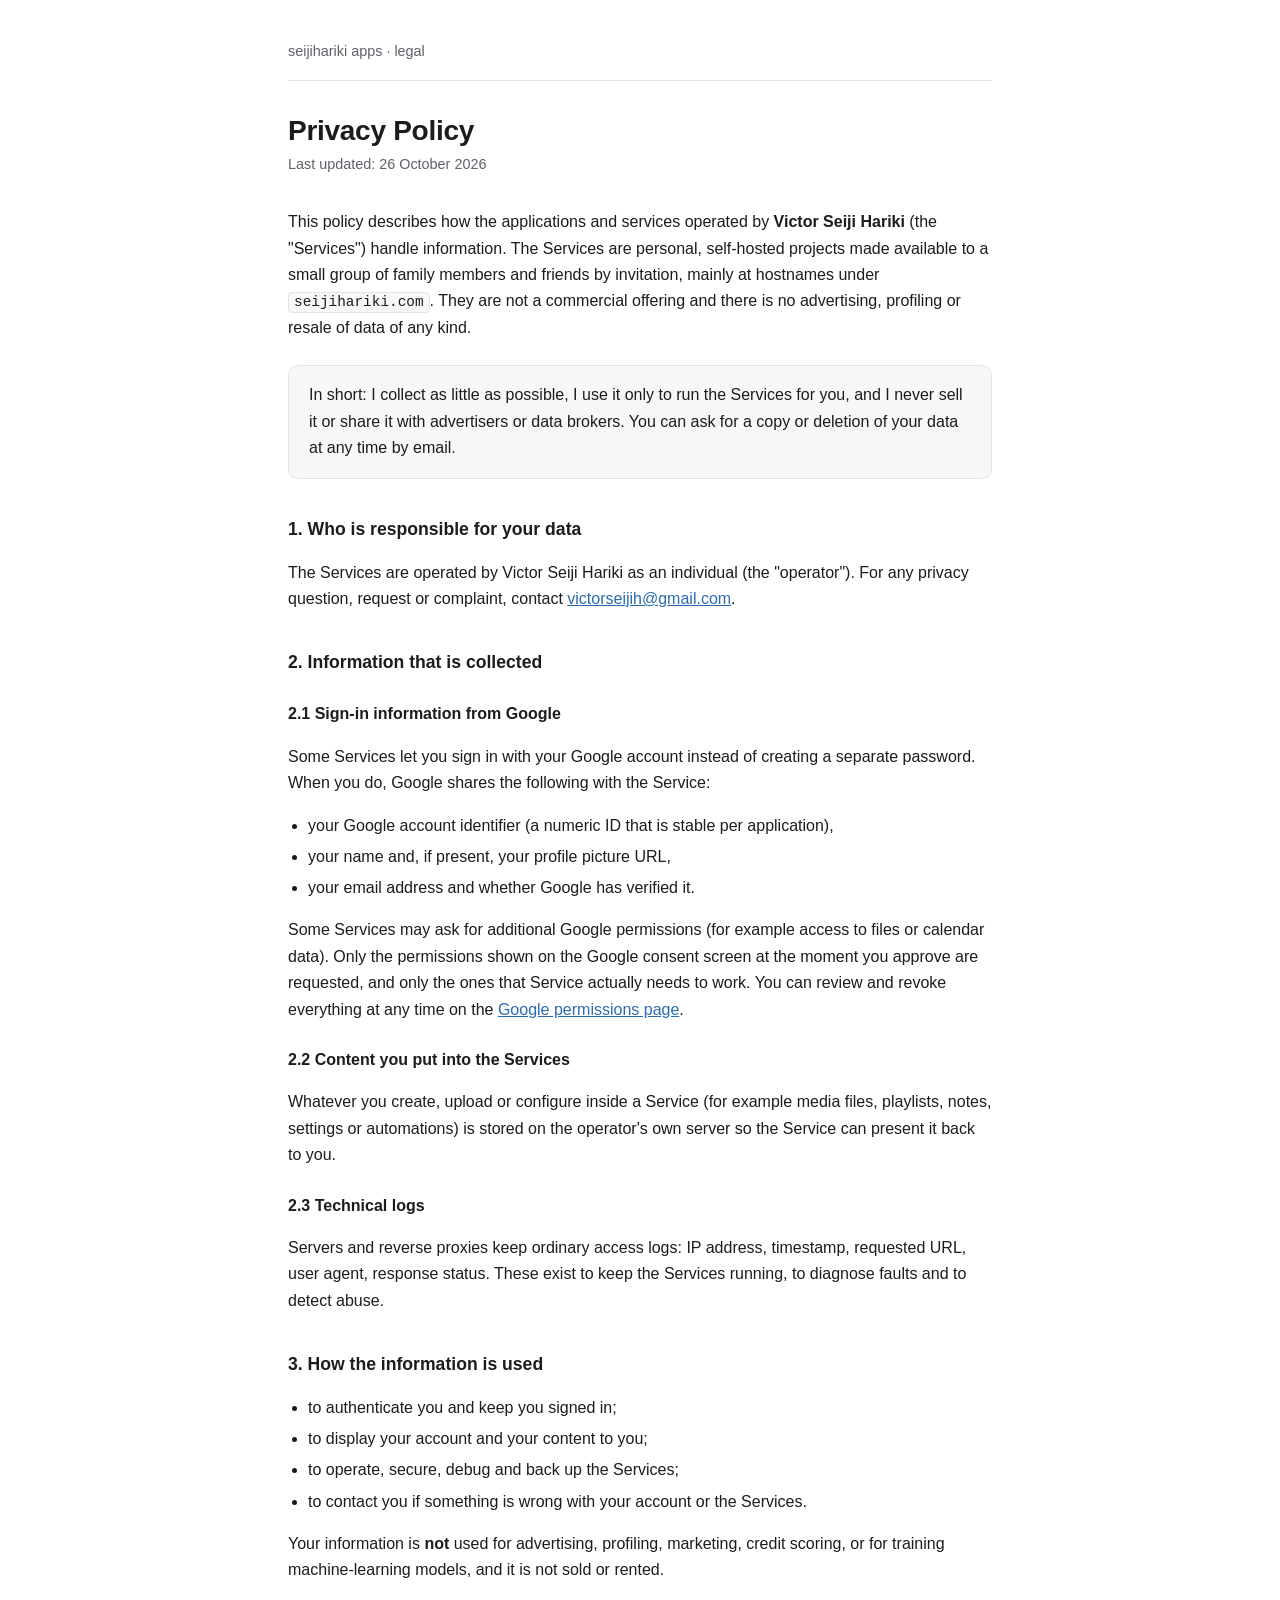
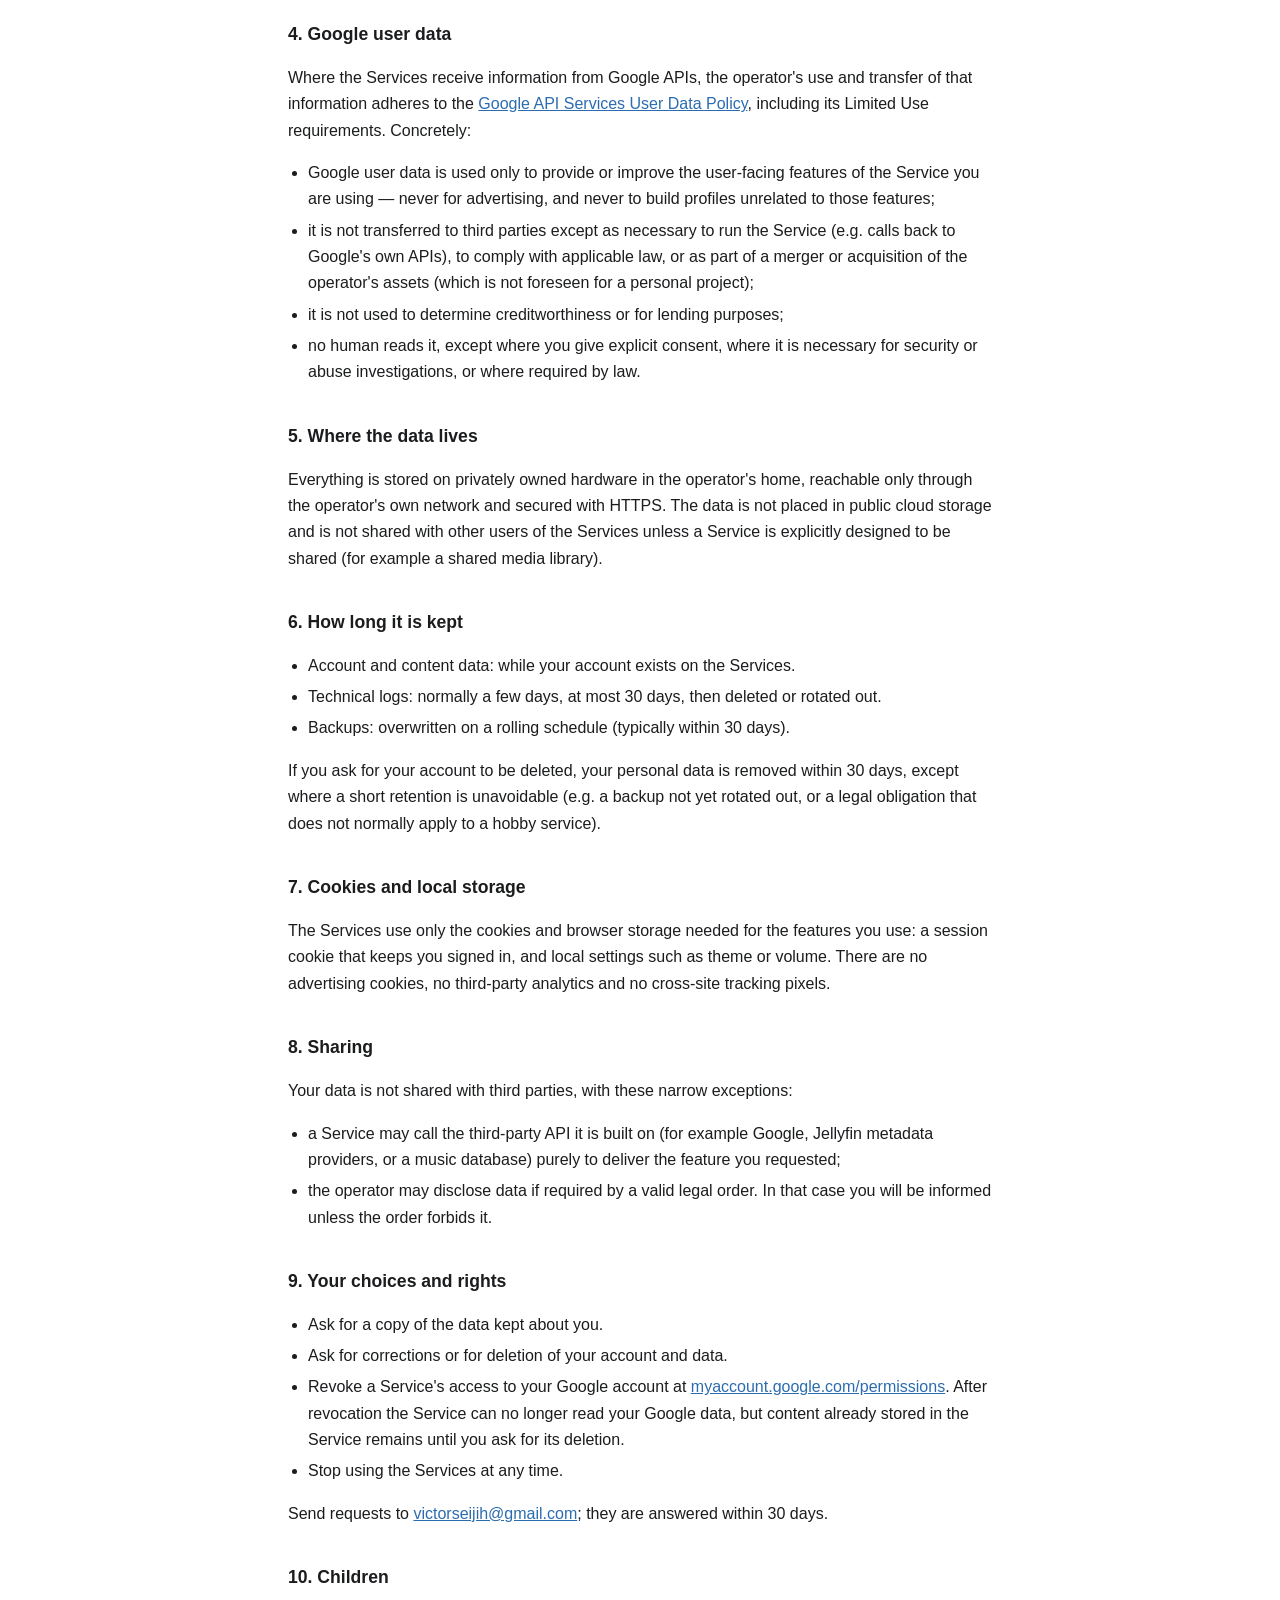
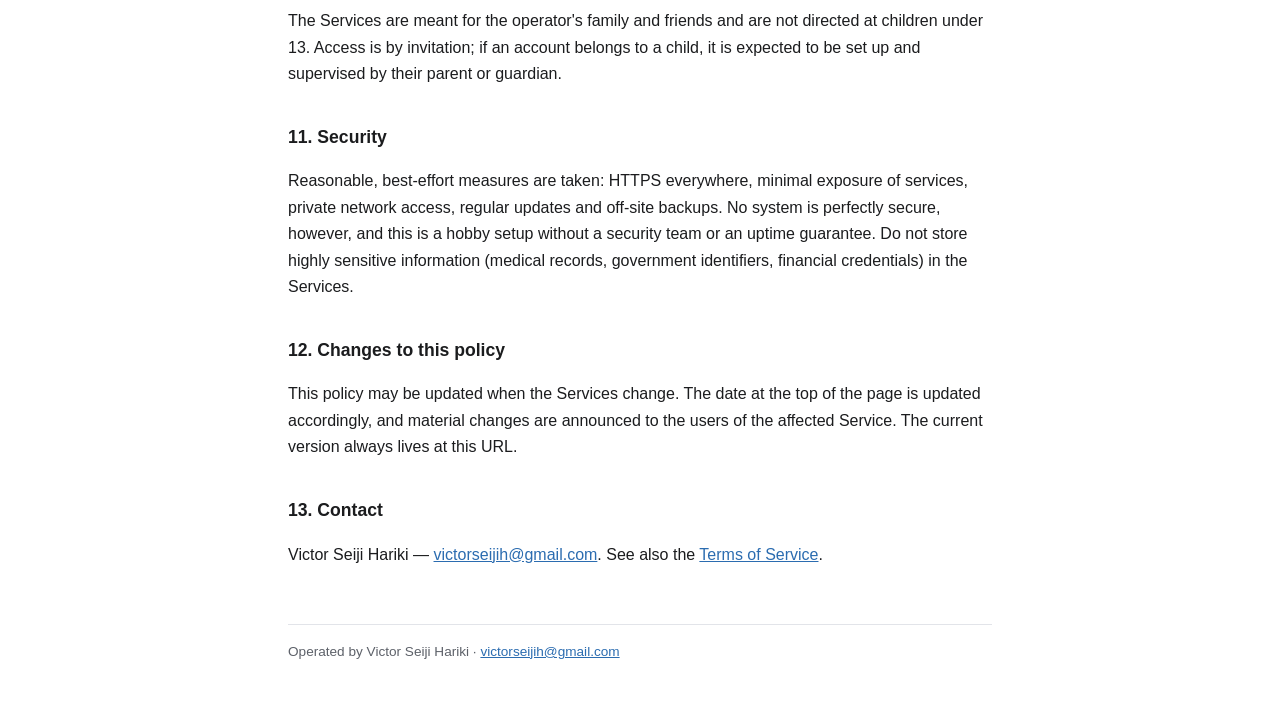
==== privacy.html @ 3bba5e65 "Add privacy policy and terms of service for personal apps Static GitHub Pages site providing the pri" ====
<!doctype html>
<html lang="en">
<head>
<meta charset="utf-8">
<meta name="viewport" content="width=device-width, initial-scale=1">
<title>Privacy Policy — seijihariki apps</title>
<meta name="description" content="Privacy policy for the personal apps and services operated by Victor Seiji Hariki, including how Google account data is handled.">
<link rel="stylesheet" href="style.css">
</head>
<body>
<header class="site"><a href="./">seijihariki apps · legal</a></header>
<main>
  <h1>Privacy Policy</h1>
  <p class="updated">Last updated: 26 October 2026</p>

  <p>This policy describes how the applications and services operated by
  <strong>Victor Seiji Hariki</strong> (the "Services") handle information. The Services are
  personal, self-hosted projects made available to a small group of family members and friends
  by invitation, mainly at hostnames under <code>seijihariki.com</code>. They are not a commercial
  offering and there is no advertising, profiling or resale of data of any kind.</p>

  <div class="card">
    <p>In short: I collect as little as possible, I use it only to run the Services for you, and
    I never sell it or share it with advertisers or data brokers. You can ask for a copy or
    deletion of your data at any time by email.</p>
  </div>

  <h2>1. Who is responsible for your data</h2>
  <p>The Services are operated by Victor Seiji Hariki as an individual (the "operator"). For any
  privacy question, request or complaint, contact
  <a href="mailto:victorseijih@gmail.com">victorseijih@gmail.com</a>.</p>

  <h2>2. Information that is collected</h2>

  <h3>2.1 Sign-in information from Google</h3>
  <p>Some Services let you sign in with your Google account instead of creating a separate
  password. When you do, Google shares the following with the Service:</p>
  <ul>
    <li>your Google account identifier (a numeric ID that is stable per application),</li>
    <li>your name and, if present, your profile picture URL,</li>
    <li>your email address and whether Google has verified it.</li>
  </ul>
  <p>Some Services may ask for additional Google permissions (for example access to files or
  calendar data). Only the permissions shown on the Google consent screen at the moment you
  approve are requested, and only the ones that Service actually needs to work. You can review
  and revoke everything at any time on the
  <a href="https://myaccount.google.com/permissions">Google permissions page</a>.</p>

  <h3>2.2 Content you put into the Services</h3>
  <p>Whatever you create, upload or configure inside a Service (for example media files,
  playlists, notes, settings or automations) is stored on the operator's own server so the
  Service can present it back to you.</p>

  <h3>2.3 Technical logs</h3>
  <p>Servers and reverse proxies keep ordinary access logs: IP address, timestamp, requested
  URL, user agent, response status. These exist to keep the Services running, to diagnose
  faults and to detect abuse.</p>

  <h2>3. How the information is used</h2>
  <ul>
    <li>to authenticate you and keep you signed in;</li>
    <li>to display your account and your content to you;</li>
    <li>to operate, secure, debug and back up the Services;</li>
    <li>to contact you if something is wrong with your account or the Services.</li>
  </ul>
  <p>Your information is <strong>not</strong> used for advertising, profiling, marketing,
  credit scoring, or for training machine-learning models, and it is not sold or rented.</p>

  <h2>4. Google user data</h2>
  <p>Where the Services receive information from Google APIs, the operator's use and transfer of
  that information adheres to the
  <a href="https://developers.google.com/terms/api-services-user-data-policy">Google API Services
  User Data Policy</a>, including its Limited Use requirements. Concretely:</p>
  <ul>
    <li>Google user data is used only to provide or improve the user-facing features of the
    Service you are using &mdash; never for advertising, and never to build profiles unrelated to
    those features;</li>
    <li>it is not transferred to third parties except as necessary to run the Service (e.g. calls
    back to Google's own APIs), to comply with applicable law, or as part of a merger or
    acquisition of the operator's assets (which is not foreseen for a personal project);</li>
    <li>it is not used to determine creditworthiness or for lending purposes;</li>
    <li>no human reads it, except where you give explicit consent, where it is necessary for
    security or abuse investigations, or where required by law.</li>
  </ul>

  <h2>5. Where the data lives</h2>
  <p>Everything is stored on privately owned hardware in the operator's home, reachable only
  through the operator's own network and secured with HTTPS. The data is not placed in public
  cloud storage and is not shared with other users of the Services unless a Service is explicitly
  designed to be shared (for example a shared media library).</p>

  <h2>6. How long it is kept</h2>
  <ul>
    <li>Account and content data: while your account exists on the Services.</li>
    <li>Technical logs: normally a few days, at most 30 days, then deleted or rotated out.</li>
    <li>Backups: overwritten on a rolling schedule (typically within 30 days).</li>
  </ul>
  <p>If you ask for your account to be deleted, your personal data is removed within 30 days,
  except where a short retention is unavoidable (e.g. a backup not yet rotated out, or a legal
  obligation that does not normally apply to a hobby service).</p>

  <h2>7. Cookies and local storage</h2>
  <p>The Services use only the cookies and browser storage needed for the features you use:
  a session cookie that keeps you signed in, and local settings such as theme or volume. There
  are no advertising cookies, no third-party analytics and no cross-site tracking pixels.</p>

  <h2>8. Sharing</h2>
  <p>Your data is not shared with third parties, with these narrow exceptions:</p>
  <ul>
    <li>a Service may call the third-party API it is built on (for example Google, Jellyfin
    metadata providers, or a music database) purely to deliver the feature you requested;</li>
    <li>the operator may disclose data if required by a valid legal order. In that case you will
    be informed unless the order forbids it.</li>
  </ul>

  <h2>9. Your choices and rights</h2>
  <ul>
    <li>Ask for a copy of the data kept about you.</li>
    <li>Ask for corrections or for deletion of your account and data.</li>
    <li>Revoke a Service's access to your Google account at
    <a href="https://myaccount.google.com/permissions">myaccount.google.com/permissions</a>.
    After revocation the Service can no longer read your Google data, but content already stored
    in the Service remains until you ask for its deletion.</li>
    <li>Stop using the Services at any time.</li>
  </ul>
  <p>Send requests to <a href="mailto:victorseijih@gmail.com">victorseijih@gmail.com</a>; they
  are answered within 30 days.</p>

  <h2>10. Children</h2>
  <p>The Services are meant for the operator's family and friends and are not directed at
  children under 13. Access is by invitation; if an account belongs to a child, it is expected to
  be set up and supervised by their parent or guardian.</p>

  <h2>11. Security</h2>
  <p>Reasonable, best-effort measures are taken: HTTPS everywhere, minimal exposure of services,
  private network access, regular updates and off-site backups. No system is perfectly secure,
  however, and this is a hobby setup without a security team or an uptime guarantee. Do not store
  highly sensitive information (medical records, government identifiers, financial credentials)
  in the Services.</p>

  <h2>12. Changes to this policy</h2>
  <p>This policy may be updated when the Services change. The date at the top of the page is
  updated accordingly, and material changes are announced to the users of the affected Service.
  The current version always lives at this URL.</p>

  <h2>13. Contact</h2>
  <p>Victor Seiji Hariki &mdash;
  <a href="mailto:victorseijih@gmail.com">victorseijih@gmail.com</a>.
  See also the <a href="terms.html">Terms of Service</a>.</p>
</main>
<footer class="site">
  Operated by Victor Seiji Hariki · <a href="mailto:victorseijih@gmail.com">victorseijih@gmail.com</a>
</footer>
</body>
</html>
---- style.css ----
:root {
  color-scheme: light dark;
  --fg: #1b1c1e;
  --muted: #5d6169;
  --bg: #ffffff;
  --card: #f6f7f9;
  --line: #e2e4e9;
  --accent: #2b6cb0;
}

@media (prefers-color-scheme: dark) {
  :root {
    --fg: #e6e7ea;
    --muted: #a0a4ad;
    --bg: #16181c;
    --card: #1e2126;
    --line: #2c3037;
    --accent: #7cb0e8;
  }
}

* { box-sizing: border-box; }

html { -webkit-text-size-adjust: 100%; }

body {
  margin: 0;
  padding: 2.5rem 1.25rem 4rem;
  background: var(--bg);
  color: var(--fg);
  font: 16px/1.65 -apple-system, BlinkMacSystemFont, "Segoe UI", Roboto, "Helvetica Neue", Arial, sans-serif;
}

main {
  max-width: 44rem;
  margin: 0 auto;
}

header.site {
  max-width: 44rem;
  margin: 0 auto 2rem;
  padding-bottom: 1rem;
  border-bottom: 1px solid var(--line);
  font-size: 0.9rem;
  color: var(--muted);
}

header.site a { color: var(--muted); text-decoration: none; }
header.site a:hover { color: var(--accent); }

h1 {
  font-size: 1.75rem;
  line-height: 1.25;
  margin: 0 0 0.35rem;
  letter-spacing: -0.01em;
}

h2 {
  font-size: 1.1rem;
  margin: 2.25rem 0 0.6rem;
}

h3 { font-size: 1rem; margin: 1.5rem 0 0.4rem; }

p, li { color: var(--fg); }

ul { padding-left: 1.25rem; }
li { margin: 0.3rem 0; }

a { color: var(--accent); }

.updated {
  color: var(--muted);
  font-size: 0.9rem;
  margin: 0 0 2rem;
}

.card {
  background: var(--card);
  border: 1px solid var(--line);
  border-radius: 10px;
  padding: 1rem 1.25rem;
  margin: 1.5rem 0;
}

.card p:first-child { margin-top: 0; }
.card p:last-child { margin-bottom: 0; }

nav.docs {
  display: flex;
  gap: 0.75rem;
  flex-wrap: wrap;
  margin: 1.75rem 0 0;
}

nav.docs a {
  display: inline-block;
  padding: 0.55rem 0.9rem;
  border: 1px solid var(--line);
  border-radius: 8px;
  text-decoration: none;
  background: var(--card);
}

nav.docs a:hover { border-color: var(--accent); }

footer.site {
  max-width: 44rem;
  margin: 3.5rem auto 0;
  padding-top: 1rem;
  border-top: 1px solid var(--line);
  font-size: 0.85rem;
  color: var(--muted);
}

code {
  font-size: 0.9em;
  background: var(--card);
  border: 1px solid var(--line);
  border-radius: 4px;
  padding: 0.1em 0.35em;
}
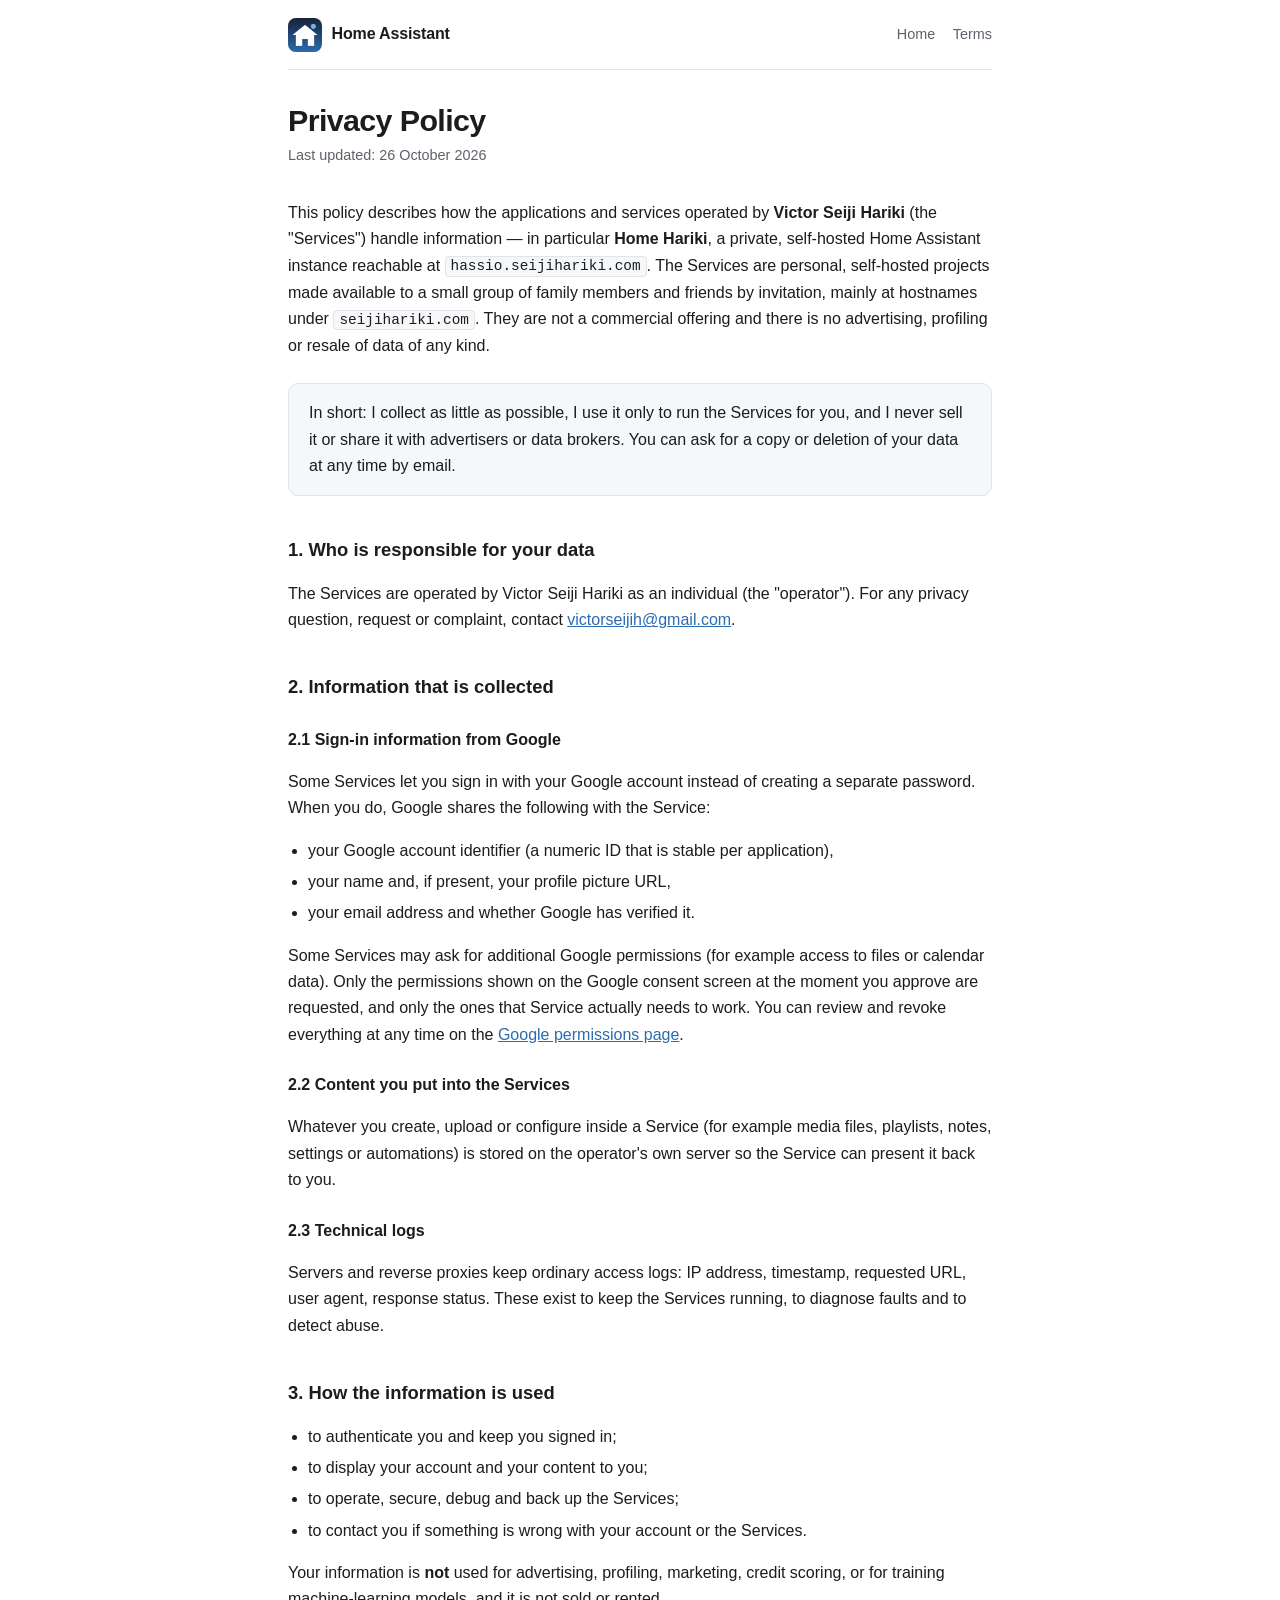
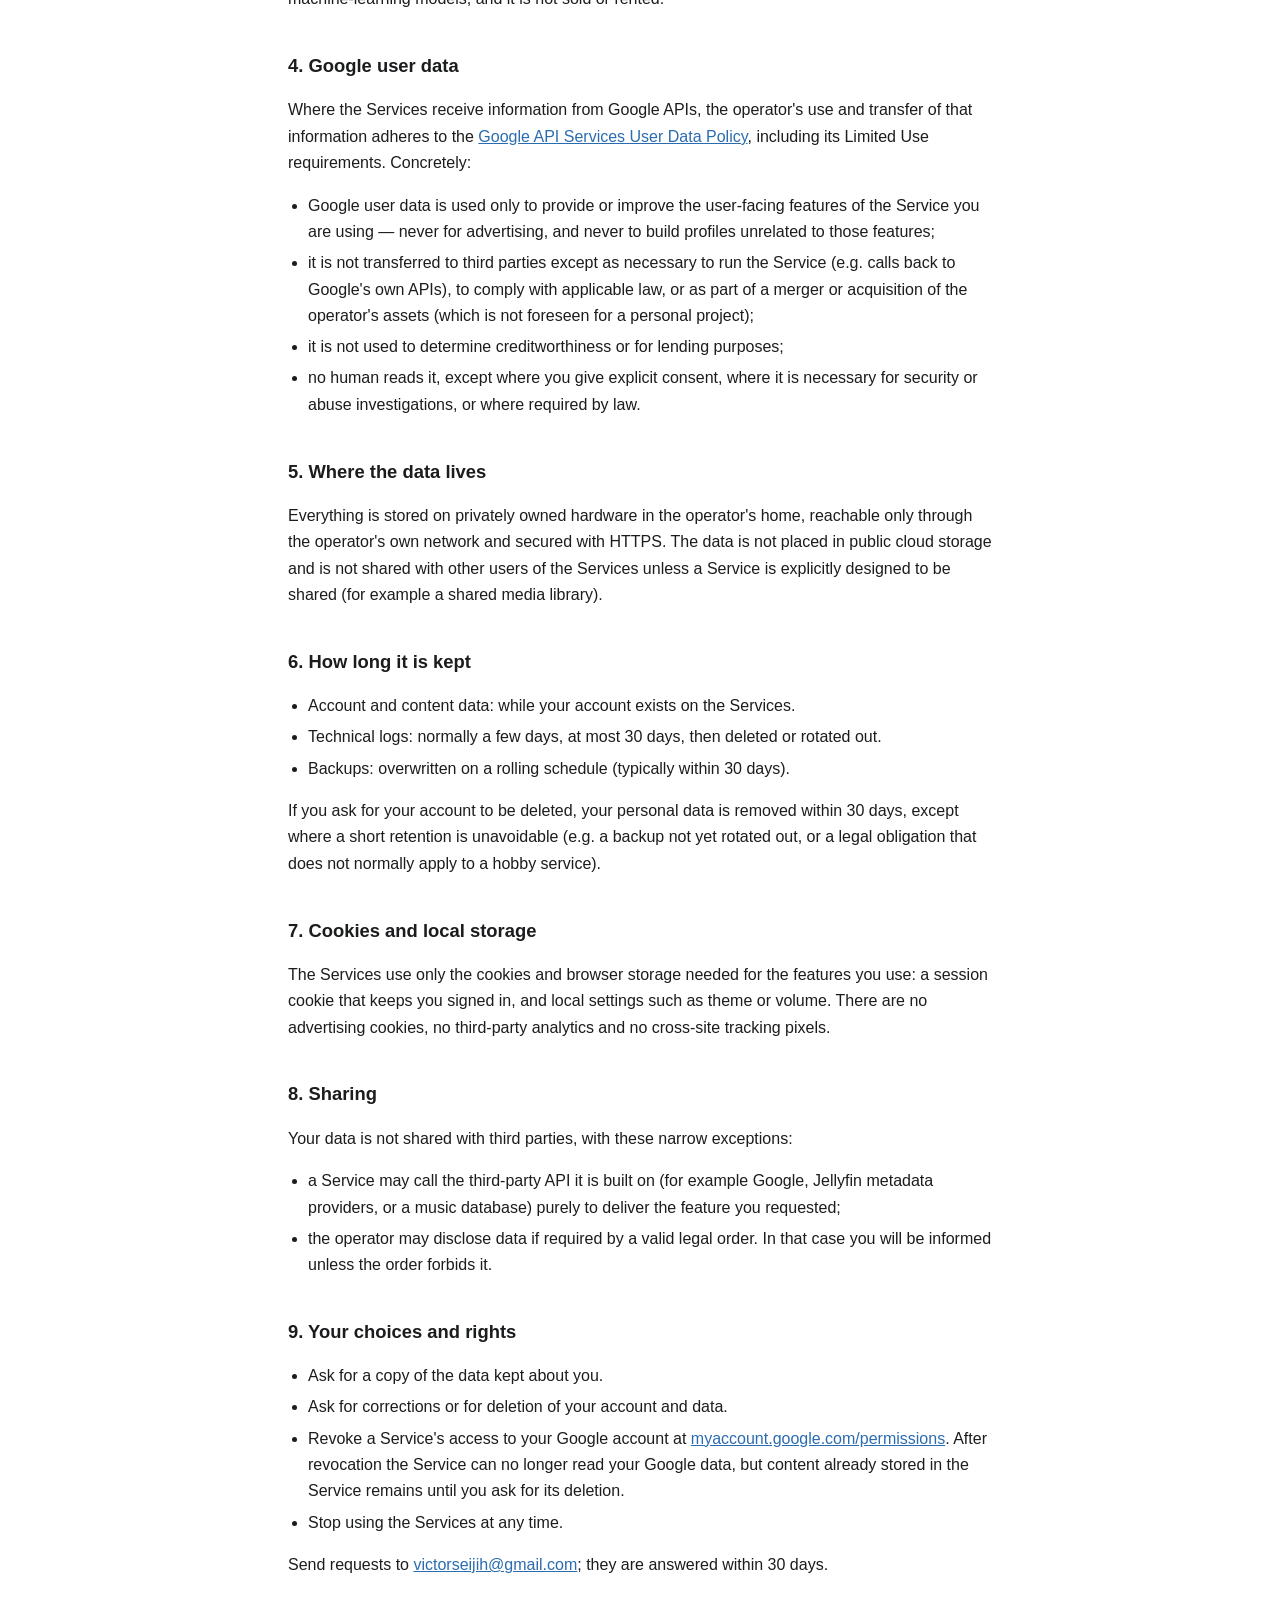
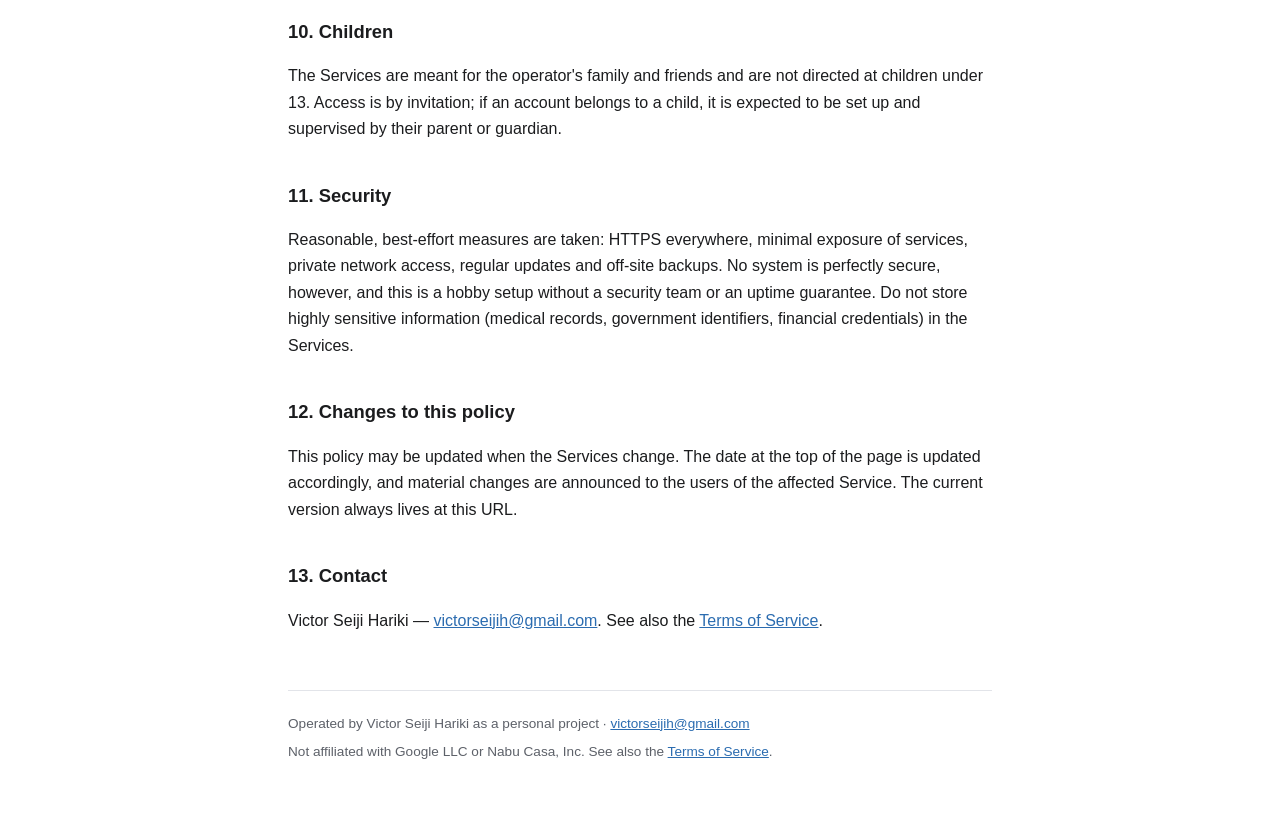
==== commit 77996c2c: "Add branded public home page and logo for the OAuth consent screen Google's branding check fails bec" ====
--- a/privacy.html
+++ b/privacy.html
@@ -3,21 +3,33 @@
 <head>
 <meta charset="utf-8">
 <meta name="viewport" content="width=device-width, initial-scale=1">
-<title>Privacy Policy — seijihariki apps</title>
-<meta name="description" content="Privacy policy for the personal apps and services operated by Victor Seiji Hariki, including how Google account data is handled.">
+<title>Privacy Policy — Home Assistant (Home Hariki)</title>
+<meta name="description" content="Privacy policy for Home Hariki, the private self-hosted Home Assistant instance operated by Victor Seiji Hariki, including how Google account data is handled.">
+<link rel="icon" href="favicon.png" type="image/png">
 <link rel="stylesheet" href="style.css">
 </head>
 <body>
-<header class="site"><a href="./">seijihariki apps · legal</a></header>
+<header class="bar">
+  <a class="brand" href="./">
+    <img src="logo.png" alt="Home Assistant logo" width="34" height="34">
+    <span>Home Assistant</span>
+  </a>
+  <nav class="bar-nav">
+    <a href="./">Home</a>
+    <a href="terms.html">Terms</a>
+  </nav>
+</header>
 <main>
   <h1>Privacy Policy</h1>
   <p class="updated">Last updated: 26 October 2026</p>
 
   <p>This policy describes how the applications and services operated by
-  <strong>Victor Seiji Hariki</strong> (the "Services") handle information. The Services are
-  personal, self-hosted projects made available to a small group of family members and friends
-  by invitation, mainly at hostnames under <code>seijihariki.com</code>. They are not a commercial
-  offering and there is no advertising, profiling or resale of data of any kind.</p>
+  <strong>Victor Seiji Hariki</strong> (the "Services") handle information — in particular
+  <strong>Home Hariki</strong>, a private, self-hosted Home Assistant instance reachable at
+  <code>hassio.seijihariki.com</code>. The Services are personal, self-hosted projects made
+  available to a small group of family members and friends by invitation, mainly at hostnames
+  under <code>seijihariki.com</code>. They are not a commercial offering and there is no
+  advertising, profiling or resale of data of any kind.</p>
 
   <div class="card">
     <p>In short: I collect as little as possible, I use it only to run the Services for you, and
@@ -149,7 +161,8 @@
   See also the <a href="terms.html">Terms of Service</a>.</p>
 </main>
 <footer class="site">
-  Operated by Victor Seiji Hariki · <a href="mailto:victorseijih@gmail.com">victorseijih@gmail.com</a>
+  <p>Operated by Victor Seiji Hariki as a personal project · <a href="mailto:victorseijih@gmail.com">victorseijih@gmail.com</a></p>
+  <p class="fine">Not affiliated with Google LLC or Nabu Casa, Inc. See also the <a href="terms.html">Terms of Service</a>.</p>
 </footer>
 </body>
 </html>
--- a/style.css
+++ b/style.css
@@ -6,6 +6,8 @@
   --card: #f6f7f9;
   --line: #e2e4e9;
   --accent: #2b6cb0;
+  --btn-fg: #ffffff;
+  --btn-bg: #2b6cb0;
 }
 
 @media (prefers-color-scheme: dark) {
@@ -16,6 +18,8 @@
     --card: #1e2126;
     --line: #2c3037;
     --accent: #7cb0e8;
+    --btn-fg: #0d1117;
+    --btn-bg: #7cb0e8;
   }
 }
 
@@ -25,7 +29,7 @@
 
 body {
   margin: 0;
-  padding: 2.5rem 1.25rem 4rem;
+  padding: 0 1.25rem 4rem;
   background: var(--bg);
   color: var(--fg);
   font: 16px/1.65 -apple-system, BlinkMacSystemFont, "Segoe UI", Roboto, "Helvetica Neue", Arial, sans-serif;
@@ -36,33 +40,95 @@
   margin: 0 auto;
 }
 
-header.site {
+/* ---- top bar ---------------------------------------------------------- */
+
+.bar {
   max-width: 44rem;
   margin: 0 auto 2rem;
-  padding-bottom: 1rem;
+  padding: 1.1rem 0;
   border-bottom: 1px solid var(--line);
+  display: flex;
+  align-items: center;
+  justify-content: space-between;
+  gap: 1rem;
+  flex-wrap: wrap;
+}
+
+.brand {
+  display: inline-flex;
+  align-items: center;
+  gap: 0.6rem;
+  text-decoration: none;
+  color: var(--fg);
+  font-weight: 600;
+  letter-spacing: -0.01em;
+}
+
+.brand img { border-radius: 8px; display: block; }
+
+.bar-nav {
+  display: flex;
+  gap: 1.1rem;
   font-size: 0.9rem;
+}
+
+.bar-nav a { color: var(--muted); text-decoration: none; }
+.bar-nav a:hover { color: var(--accent); }
+
+/* ---- hero ------------------------------------------------------------- */
+
+.hero {
+  text-align: center;
+  padding: 1.5rem 0 1rem;
+}
+
+.hero-logo {
+  display: block;
+  margin: 0 auto 1.25rem;
+  border-radius: 24px;
+}
+
+.lede {
+  font-size: 1.08rem;
+  color: var(--muted);
+  max-width: 34rem;
+  margin: 0.75rem auto 1.5rem;
+}
+
+.cta-row { margin: 0 0 0.6rem; }
+
+.btn {
+  display: inline-block;
+  background: var(--btn-bg);
+  color: var(--btn-fg);
+  text-decoration: none;
+  font-weight: 600;
+  padding: 0.7rem 1.3rem;
+  border-radius: 10px;
+}
+
+.btn:hover { filter: brightness(1.08); }
+
+.fine {
+  font-size: 0.85rem;
   color: var(--muted);
 }
 
-header.site a { color: var(--muted); text-decoration: none; }
-header.site a:hover { color: var(--accent); }
+/* ---- content ---------------------------------------------------------- */
 
 h1 {
-  font-size: 1.75rem;
-  line-height: 1.25;
+  font-size: 1.9rem;
+  line-height: 1.2;
   margin: 0 0 0.35rem;
-  letter-spacing: -0.01em;
+  letter-spacing: -0.02em;
 }
 
 h2 {
-  font-size: 1.1rem;
-  margin: 2.25rem 0 0.6rem;
+  font-size: 1.15rem;
+  margin: 2.4rem 0 0.6rem;
 }
 
 h3 { font-size: 1rem; margin: 1.5rem 0 0.4rem; }
-
-p, li { color: var(--fg); }
 
 ul { padding-left: 1.25rem; }
 li { margin: 0.3rem 0; }
@@ -86,23 +152,26 @@
 .card p:first-child { margin-top: 0; }
 .card p:last-child { margin-bottom: 0; }
 
-nav.docs {
-  display: flex;
+.doc-links {
+  display: grid;
   gap: 0.75rem;
-  flex-wrap: wrap;
-  margin: 1.75rem 0 0;
 }
 
-nav.docs a {
-  display: inline-block;
-  padding: 0.55rem 0.9rem;
+.doc-links a {
+  display: block;
   border: 1px solid var(--line);
-  border-radius: 8px;
+  border-radius: 10px;
+  background: var(--card);
+  padding: 0.85rem 1rem;
   text-decoration: none;
-  background: var(--card);
+  color: var(--fg);
 }
 
-nav.docs a:hover { border-color: var(--accent); }
+.doc-links a:hover { border-color: var(--accent); }
+.doc-links a strong { display: block; }
+.doc-links a span { color: var(--muted); font-size: 0.9rem; }
+
+/* ---- footer ----------------------------------------------------------- */
 
 footer.site {
   max-width: 44rem;
@@ -113,6 +182,8 @@
   color: var(--muted);
 }
 
+footer.site p { margin: 0.35rem 0; }
+
 code {
   font-size: 0.9em;
   background: var(--card);
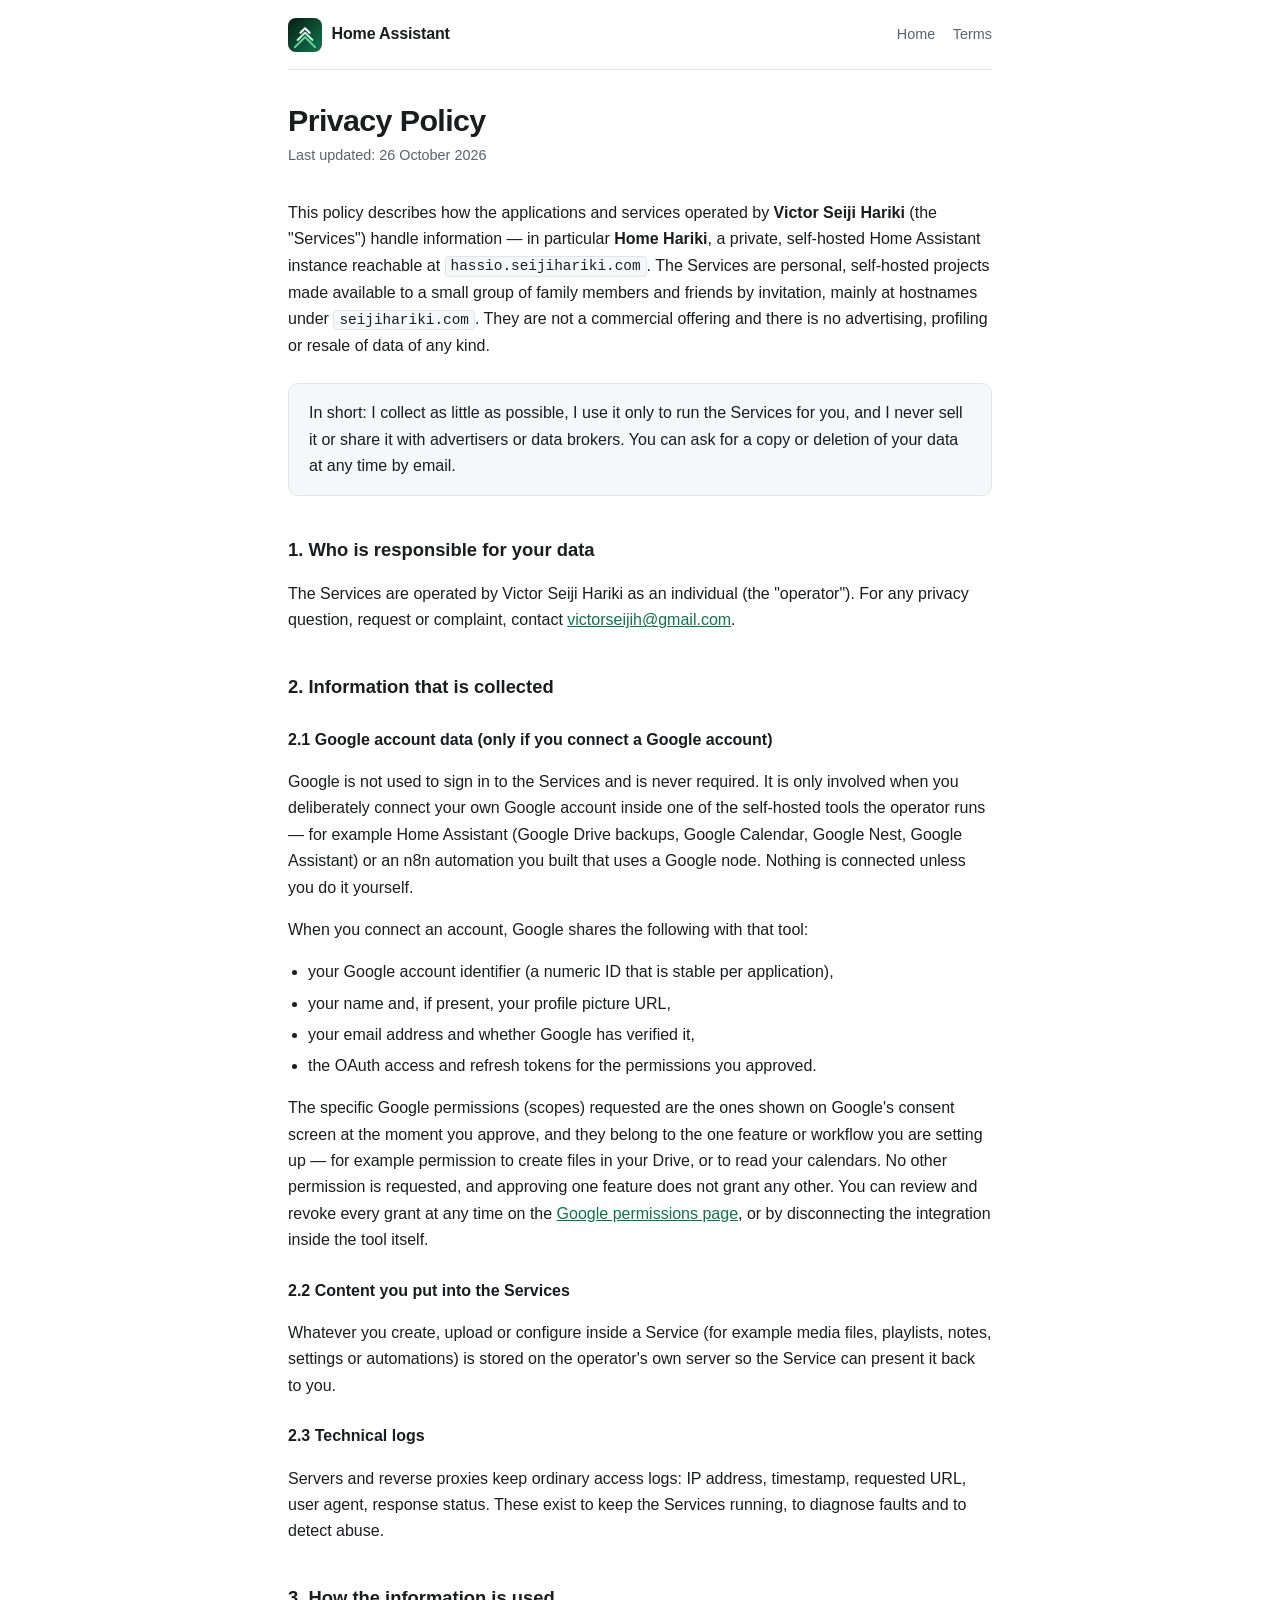
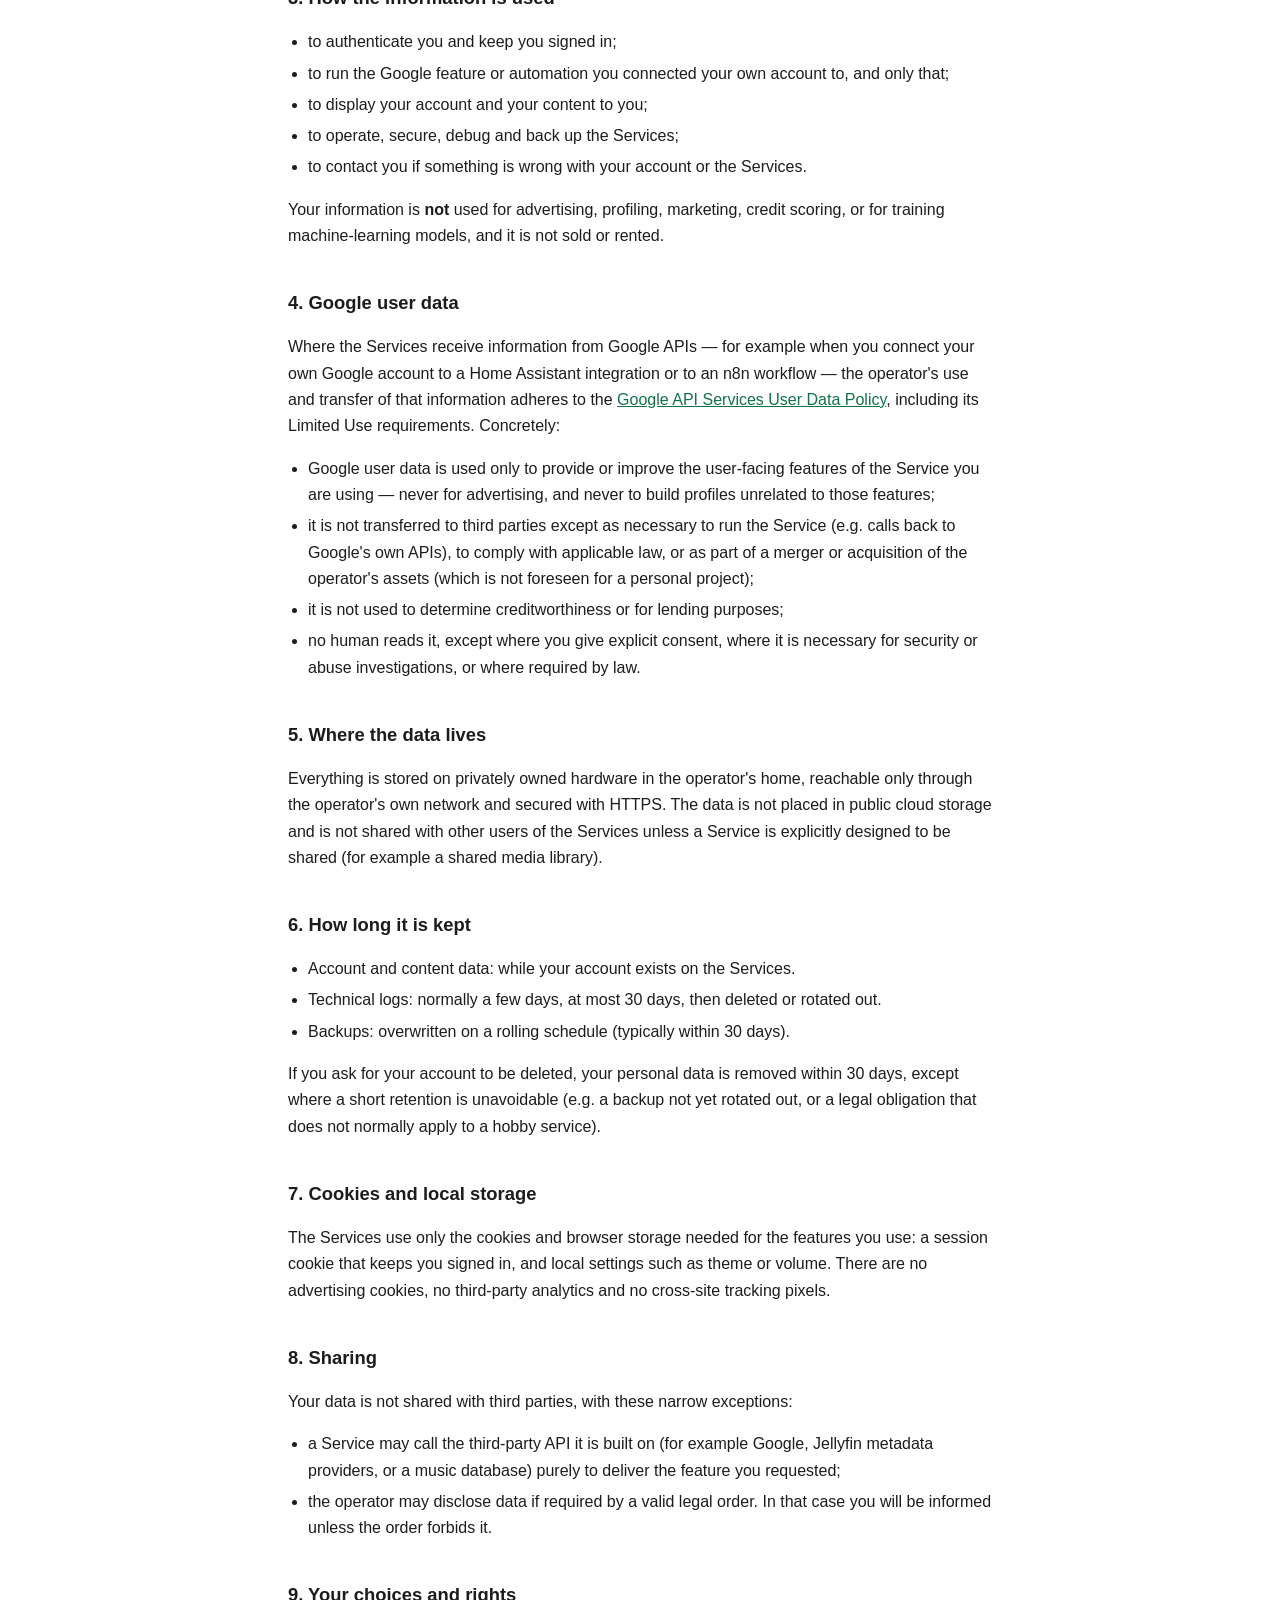
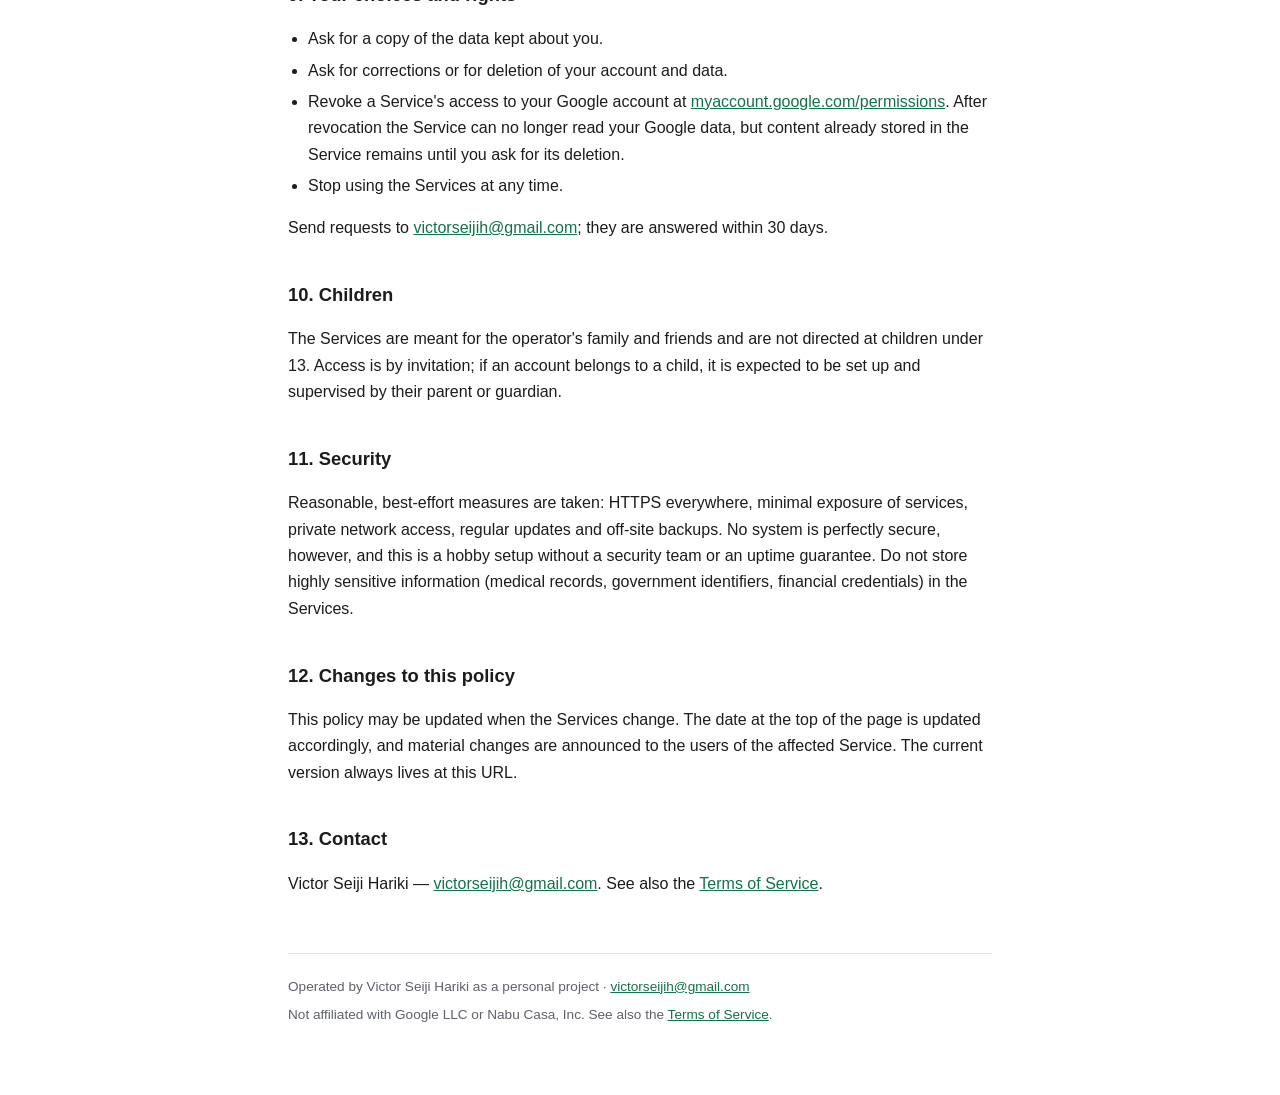
==== commit 2daf2b91: "Copy: Google is never used to sign in; it is an opt-in per-feature integration The OAuth app backs o" ====
--- a/privacy.html
+++ b/privacy.html
@@ -44,19 +44,26 @@
 
   <h2>2. Information that is collected</h2>
 
-  <h3>2.1 Sign-in information from Google</h3>
-  <p>Some Services let you sign in with your Google account instead of creating a separate
-  password. When you do, Google shares the following with the Service:</p>
+  <h3>2.1 Google account data (only if you connect a Google account)</h3>
+  <p>Google is not used to sign in to the Services and is never required. It is only involved
+  when you deliberately connect your own Google account inside one of the self-hosted tools the
+  operator runs — for example Home Assistant (Google Drive backups, Google Calendar, Google Nest,
+  Google Assistant) or an n8n automation you built that uses a Google node. Nothing is connected
+  unless you do it yourself.</p>
+  <p>When you connect an account, Google shares the following with that tool:</p>
   <ul>
     <li>your Google account identifier (a numeric ID that is stable per application),</li>
     <li>your name and, if present, your profile picture URL,</li>
-    <li>your email address and whether Google has verified it.</li>
+    <li>your email address and whether Google has verified it,</li>
+    <li>the OAuth access and refresh tokens for the permissions you approved.</li>
   </ul>
-  <p>Some Services may ask for additional Google permissions (for example access to files or
-  calendar data). Only the permissions shown on the Google consent screen at the moment you
-  approve are requested, and only the ones that Service actually needs to work. You can review
-  and revoke everything at any time on the
-  <a href="https://myaccount.google.com/permissions">Google permissions page</a>.</p>
+  <p>The specific Google permissions (scopes) requested are the ones shown on Google's consent
+  screen at the moment you approve, and they belong to the one feature or workflow you are
+  setting up — for example permission to create files in your Drive, or to read your calendars.
+  No other permission is requested, and approving one feature does not grant any other. You can
+  review and revoke every grant at any time on the
+  <a href="https://myaccount.google.com/permissions">Google permissions page</a>, or by
+  disconnecting the integration inside the tool itself.</p>
 
   <h3>2.2 Content you put into the Services</h3>
   <p>Whatever you create, upload or configure inside a Service (for example media files,
@@ -71,6 +78,7 @@
   <h2>3. How the information is used</h2>
   <ul>
     <li>to authenticate you and keep you signed in;</li>
+    <li>to run the Google feature or automation you connected your own account to, and only that;</li>
     <li>to display your account and your content to you;</li>
     <li>to operate, secure, debug and back up the Services;</li>
     <li>to contact you if something is wrong with your account or the Services.</li>
@@ -79,8 +87,9 @@
   credit scoring, or for training machine-learning models, and it is not sold or rented.</p>
 
   <h2>4. Google user data</h2>
-  <p>Where the Services receive information from Google APIs, the operator's use and transfer of
-  that information adheres to the
+  <p>Where the Services receive information from Google APIs — for example when you connect your
+  own Google account to a Home Assistant integration or to an n8n workflow — the operator's use and
+  transfer of that information adheres to the
   <a href="https://developers.google.com/terms/api-services-user-data-policy">Google API Services
   User Data Policy</a>, including its Limited Use requirements. Concretely:</p>
   <ul>
--- a/style.css
+++ b/style.css
@@ -5,9 +5,9 @@
   --bg: #ffffff;
   --card: #f6f7f9;
   --line: #e2e4e9;
-  --accent: #2b6cb0;
+  --accent: #12724a;
   --btn-fg: #ffffff;
-  --btn-bg: #2b6cb0;
+  --btn-bg: #12724a;
 }
 
 @media (prefers-color-scheme: dark) {
@@ -17,9 +17,9 @@
     --bg: #16181c;
     --card: #1e2126;
     --line: #2c3037;
-    --accent: #7cb0e8;
-    --btn-fg: #0d1117;
-    --btn-bg: #7cb0e8;
+    --accent: #6fd7a2;
+    --btn-fg: #06231a;
+    --btn-bg: #6fd7a2;
   }
 }
 
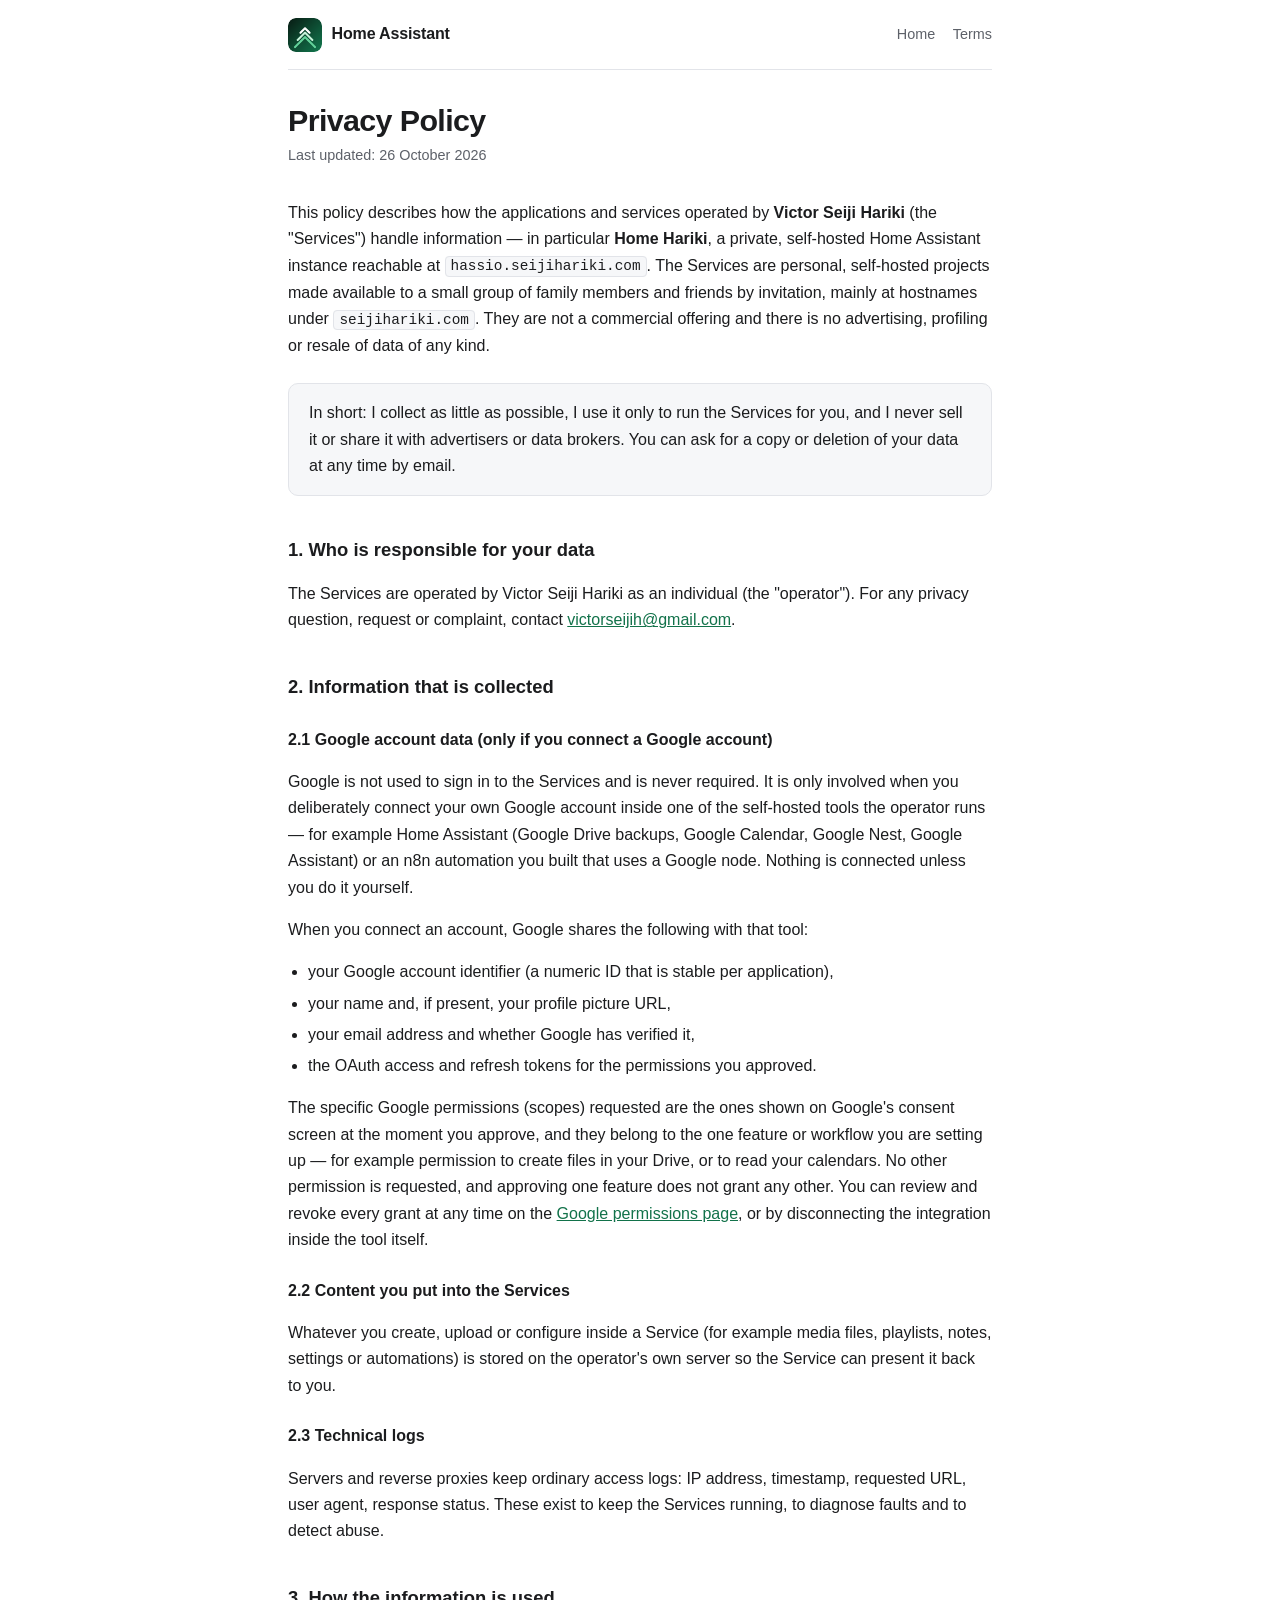
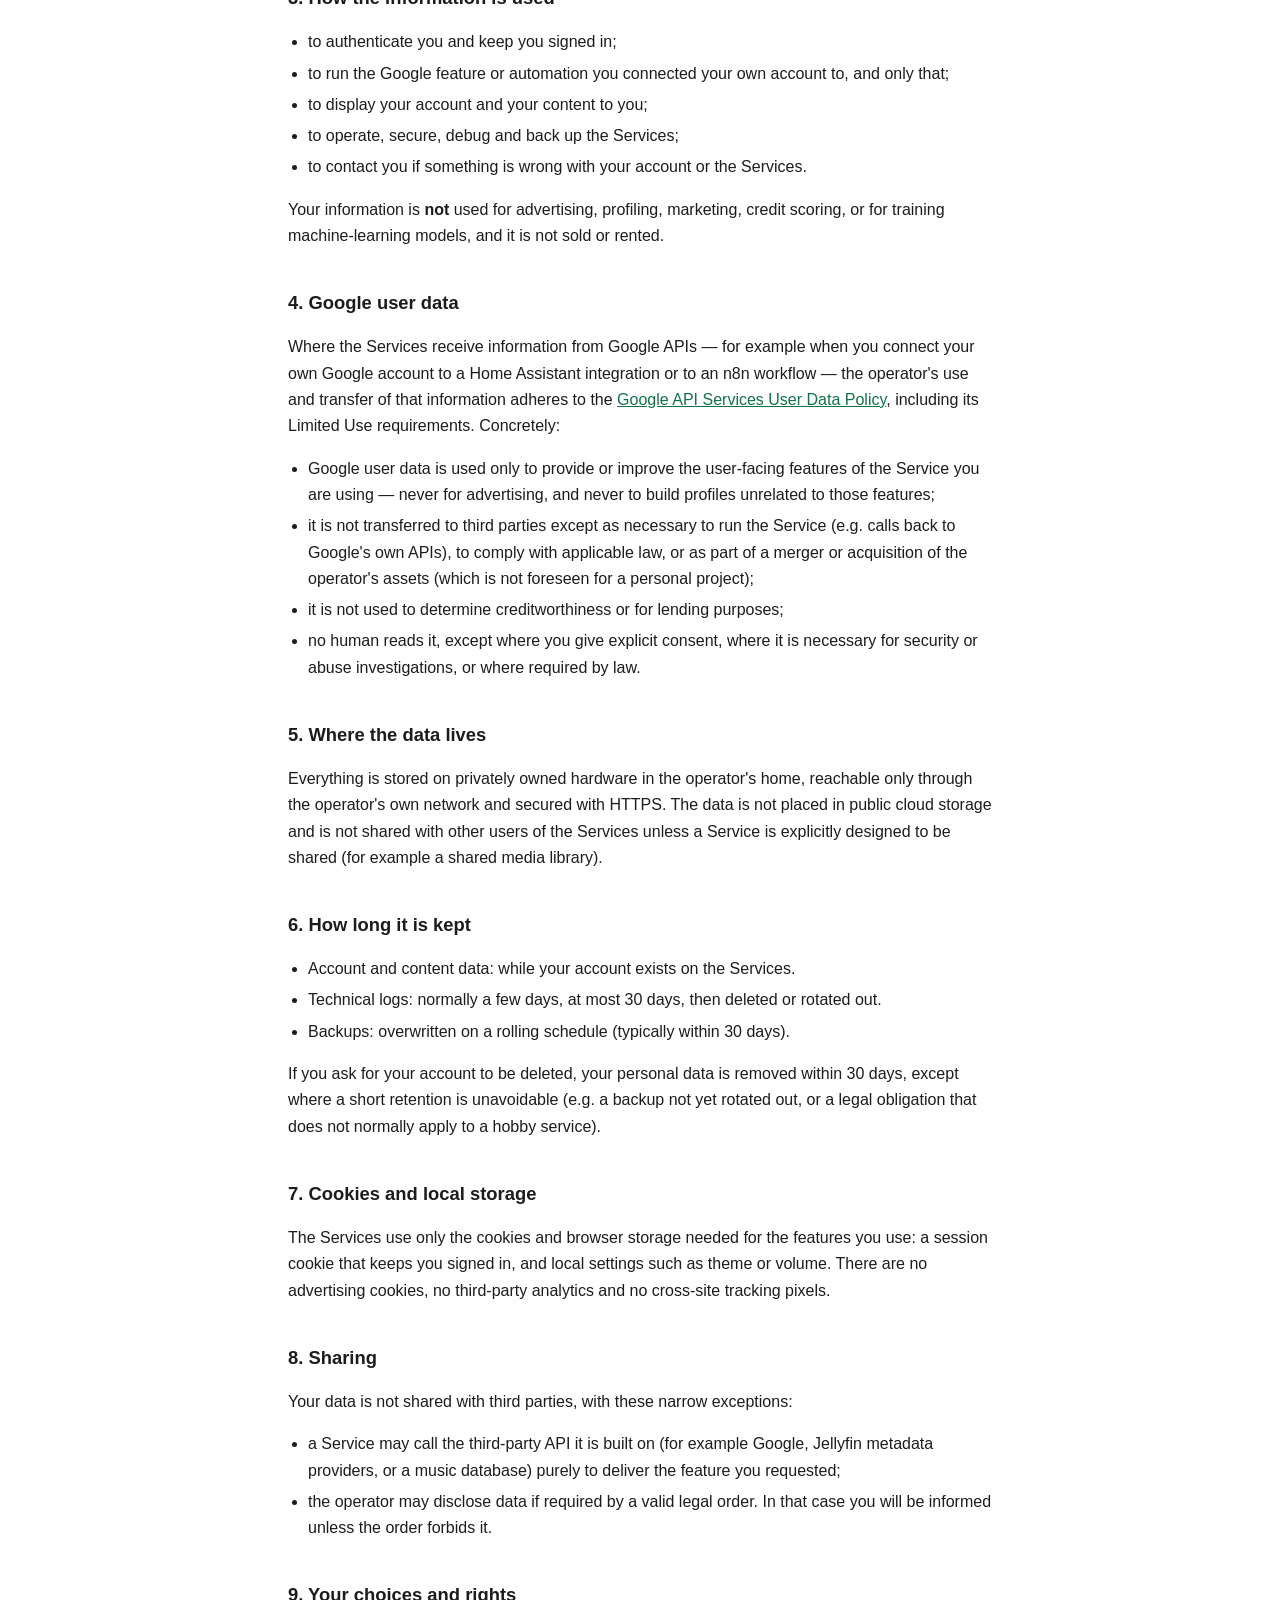
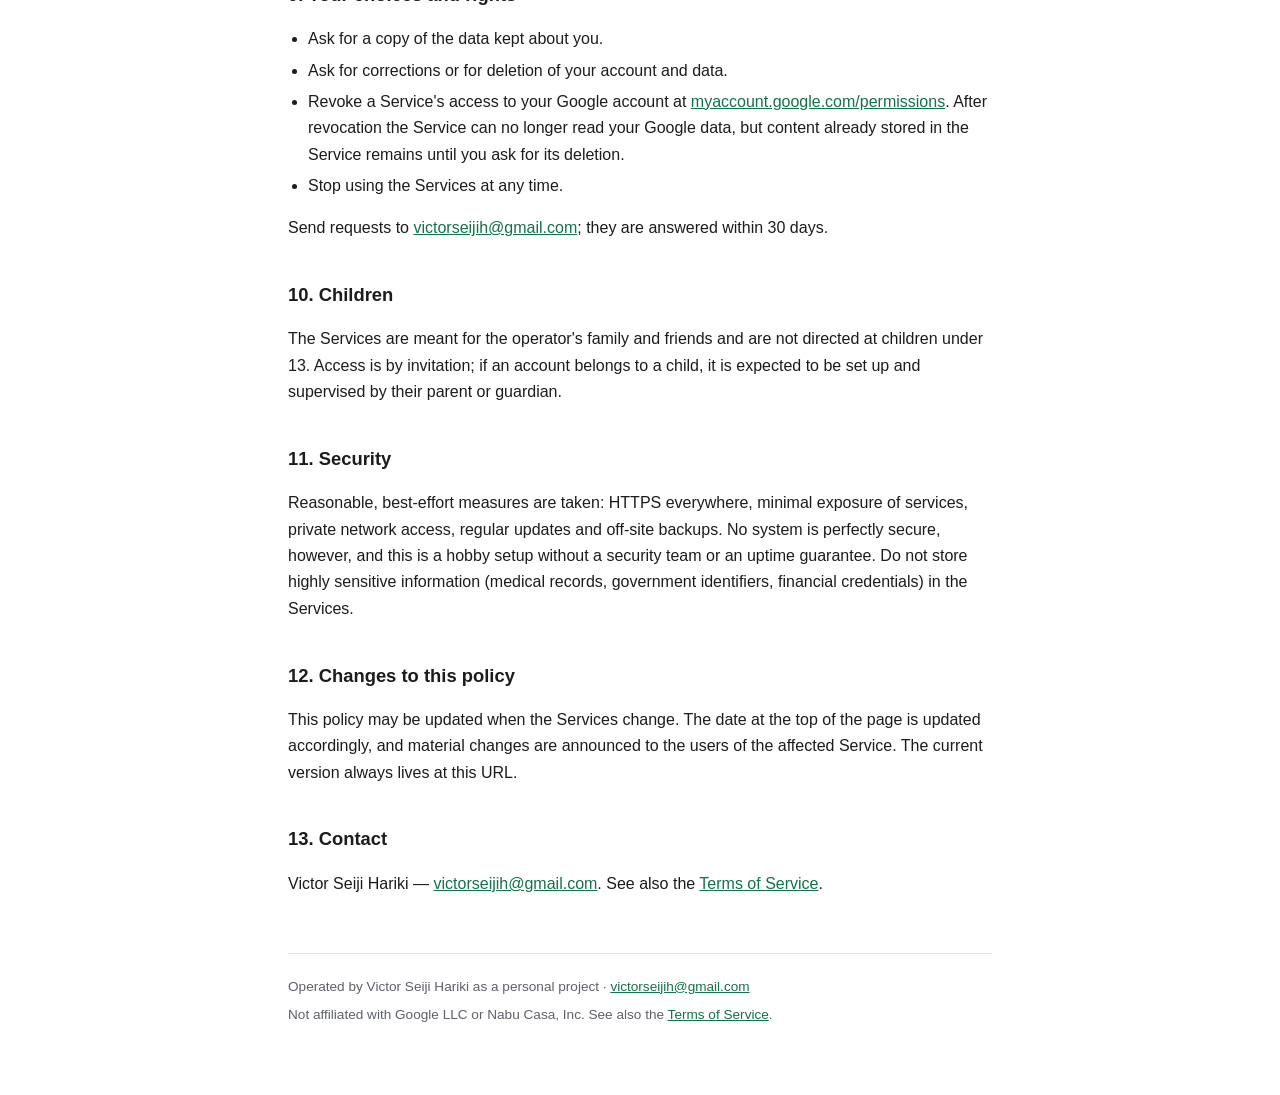
==== commit 77e0630d: "Logo: transparent corners (RGBA) + opaque variant for the consent screen The PNGs were truecolor wit" ====
--- a/privacy.html
+++ b/privacy.html
@@ -5,13 +5,13 @@
 <meta name="viewport" content="width=device-width, initial-scale=1">
 <title>Privacy Policy — Home Assistant (Home Hariki)</title>
 <meta name="description" content="Privacy policy for Home Hariki, the private self-hosted Home Assistant instance operated by Victor Seiji Hariki, including how Google account data is handled.">
-<link rel="icon" href="favicon.png" type="image/png">
-<link rel="stylesheet" href="style.css">
+<link rel="icon" href="favicon.png?v=3" type="image/png">
+<link rel="stylesheet" href="style.css?v=3">
 </head>
 <body>
 <header class="bar">
   <a class="brand" href="./">
-    <img src="logo.png" alt="Home Assistant logo" width="34" height="34">
+    <img src="logo.png?v=3" alt="Home Assistant logo" width="34" height="34">
     <span>Home Assistant</span>
   </a>
   <nav class="bar-nav">
